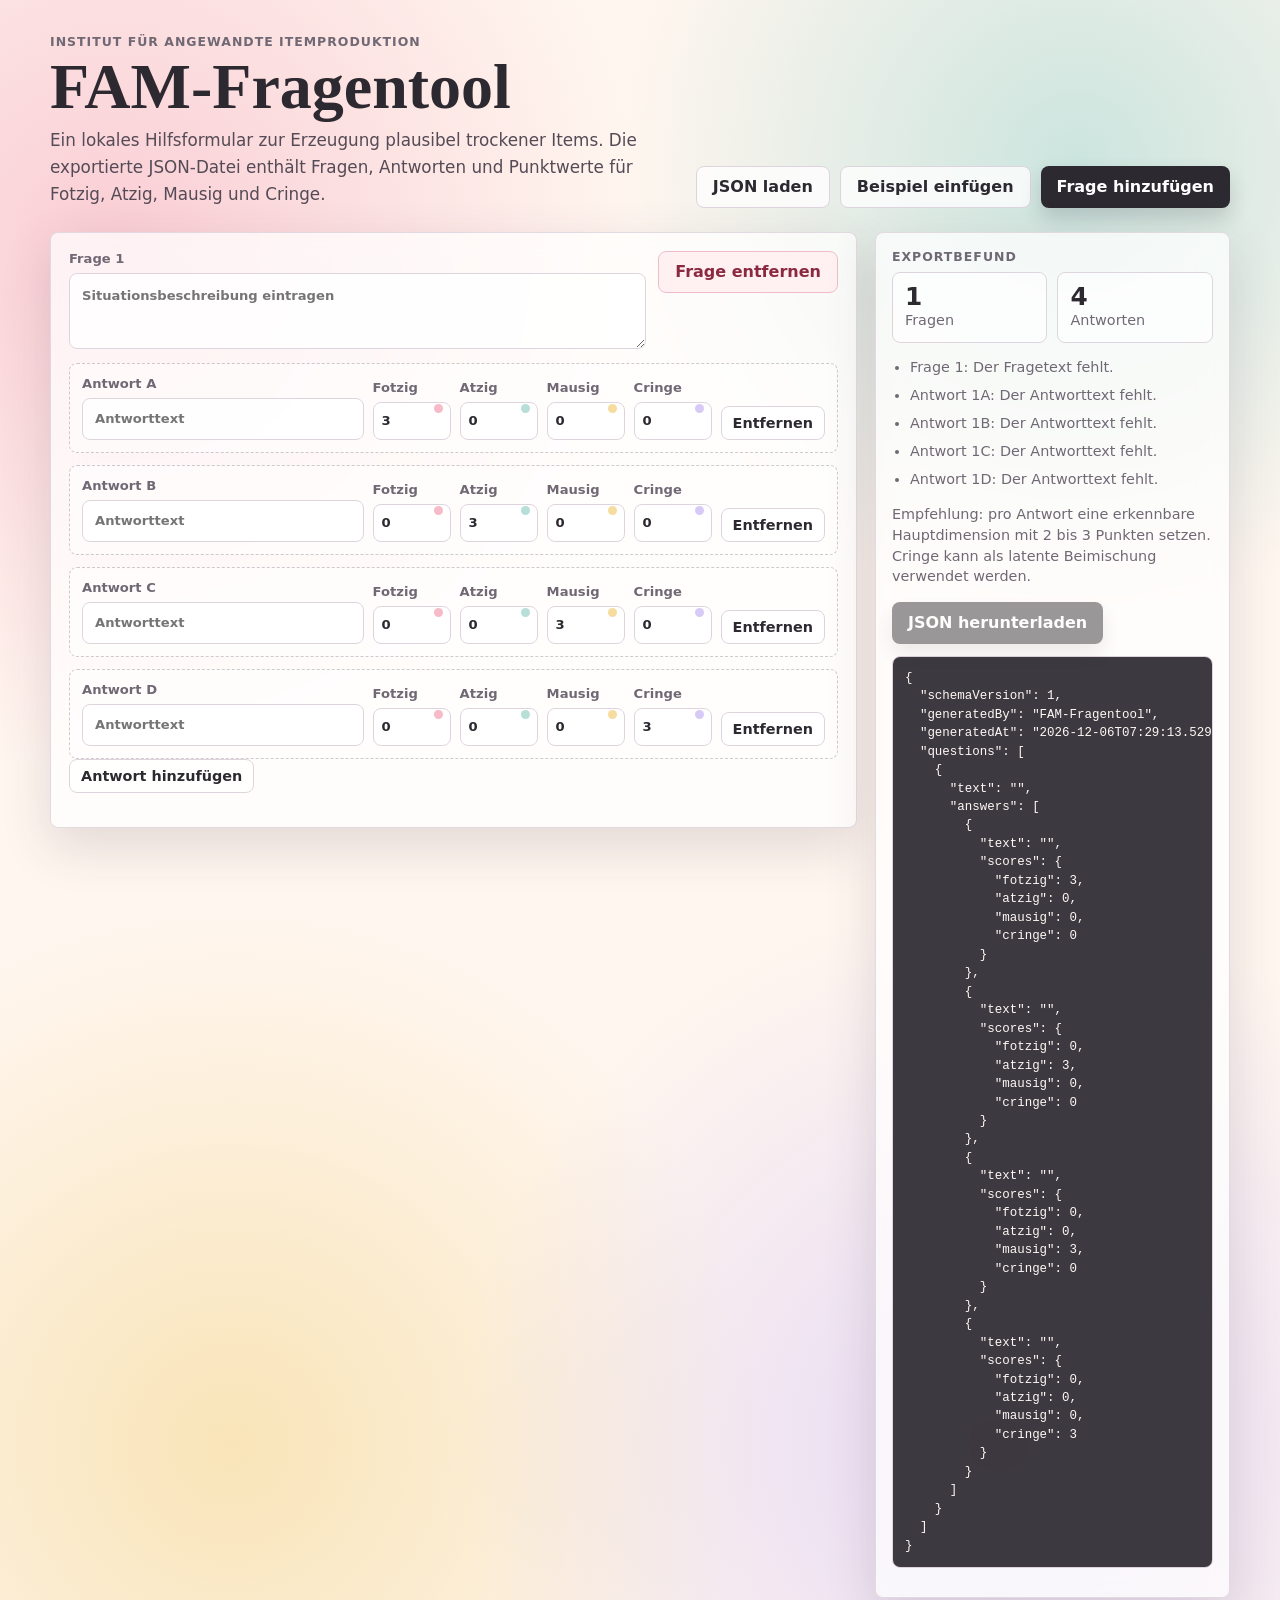
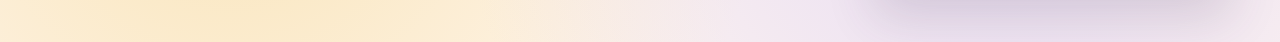
==== fragen-tool.html @ 6981dc99 "Add standalone question authoring tool" ====
<!doctype html>
<html lang="de">
  <head>
    <meta charset="utf-8">
    <meta name="viewport" content="width=device-width, initial-scale=1">
    <title>FAM-Fragentool</title>
    <style>
      :root {
        color-scheme: light;
        --ink: #2d2930;
        --muted: #706874;
        --line: #ded4dd;
        --paper: #fffaf7;
        --panel: rgba(255, 255, 255, 0.72);
        --fotzig: #f7bac8;
        --atzig: #b8ded8;
        --mausig: #f6dc9e;
        --cringe: #d7caf6;
        --shadow: 0 18px 50px rgba(76, 58, 83, 0.16);
      }

      * {
        box-sizing: border-box;
      }

      body {
        margin: 0;
        min-height: 100vh;
        color: var(--ink);
        font-family:
          Inter, ui-sans-serif, system-ui, -apple-system, BlinkMacSystemFont,
          "Segoe UI", sans-serif;
        background:
          radial-gradient(circle at 9% 15%, rgba(247, 186, 200, 0.68), transparent 29%),
          radial-gradient(circle at 84% 10%, rgba(184, 222, 216, 0.72), transparent 25%),
          radial-gradient(circle at 78% 88%, rgba(215, 202, 246, 0.64), transparent 31%),
          radial-gradient(circle at 18% 88%, rgba(246, 220, 158, 0.68), transparent 30%),
          #fff6ef;
      }

      button,
      input,
      textarea {
        font: inherit;
      }

      button {
        border: 0;
        border-radius: 8px;
        cursor: pointer;
      }

      button:disabled {
        cursor: not-allowed;
        opacity: 0.48;
      }

      .page {
        width: min(1180px, calc(100% - 32px));
        margin: 0 auto;
        padding: 34px 0 44px;
      }

      .hero {
        display: grid;
        gap: 18px;
        grid-template-columns: minmax(0, 1fr) auto;
        align-items: end;
        margin-bottom: 24px;
      }

      .eyebrow {
        margin: 0 0 8px;
        color: var(--muted);
        font-size: 0.78rem;
        font-weight: 800;
        letter-spacing: 0.08em;
        text-transform: uppercase;
      }

      h1,
      h2,
      h3,
      p {
        margin-top: 0;
      }

      h1 {
        margin-bottom: 10px;
        font-family: Georgia, "Times New Roman", serif;
        font-size: clamp(2.2rem, 5vw, 4.8rem);
        line-height: 0.94;
      }

      .lead {
        max-width: 760px;
        margin-bottom: 0;
        color: #544b56;
        font-size: 1.05rem;
        line-height: 1.6;
      }

      .toolbar {
        display: flex;
        flex-wrap: wrap;
        gap: 10px;
        justify-content: flex-end;
      }

      .primary,
      .secondary,
      .danger,
      .small-button {
        min-height: 42px;
        padding: 0 16px;
        font-weight: 800;
      }

      .primary {
        background: var(--ink);
        color: white;
        box-shadow: 0 10px 20px rgba(45, 41, 48, 0.18);
      }

      .secondary,
      .small-button {
        background: rgba(255, 255, 255, 0.78);
        color: var(--ink);
        border: 1px solid var(--line);
      }

      .danger {
        background: #fff0f2;
        color: #8b2940;
        border: 1px solid #efbdc8;
      }

      .small-button {
        min-height: 34px;
        padding: 0 11px;
        font-size: 0.9rem;
      }

      .layout {
        display: grid;
        grid-template-columns: minmax(0, 1fr) minmax(330px, 0.44fr);
        gap: 18px;
        align-items: start;
      }

      .panel,
      .question-card {
        border: 1px solid rgba(222, 212, 221, 0.86);
        border-radius: 8px;
        background: var(--panel);
        box-shadow: var(--shadow);
        backdrop-filter: blur(14px);
      }

      .question-card {
        padding: 18px;
        margin-bottom: 16px;
      }

      .question-head {
        display: grid;
        grid-template-columns: minmax(0, 1fr) auto;
        gap: 12px;
        align-items: start;
        margin-bottom: 14px;
      }

      .question-title {
        display: grid;
        gap: 7px;
      }

      label {
        display: grid;
        gap: 7px;
        color: var(--muted);
        font-size: 0.82rem;
        font-weight: 800;
      }

      textarea,
      input[type="text"],
      input[type="number"] {
        width: 100%;
        border: 1px solid var(--line);
        border-radius: 8px;
        background: rgba(255, 255, 255, 0.82);
        color: var(--ink);
        outline: 0;
      }

      textarea:focus,
      input:focus {
        border-color: #9d7899;
        box-shadow: 0 0 0 3px rgba(215, 202, 246, 0.72);
      }

      textarea {
        min-height: 76px;
        padding: 12px;
        resize: vertical;
        line-height: 1.45;
      }

      input[type="text"] {
        min-height: 42px;
        padding: 0 12px;
      }

      input[type="number"] {
        min-height: 38px;
        padding: 0 8px;
      }

      .answers {
        display: grid;
        gap: 12px;
      }

      .answer-row {
        display: grid;
        grid-template-columns: minmax(210px, 1fr) repeat(4, minmax(62px, 78px)) auto;
        gap: 9px;
        align-items: end;
        padding: 12px;
        border: 1px dashed rgba(112, 104, 116, 0.34);
        border-radius: 8px;
        background: rgba(255, 255, 255, 0.46);
      }

      .score-label {
        position: relative;
      }

      .score-label::before {
        content: "";
        position: absolute;
        inset: 24px 8px auto auto;
        width: 9px;
        height: 9px;
        border-radius: 999px;
      }

      .score-label-fotzig::before {
        background: var(--fotzig);
      }

      .score-label-atzig::before {
        background: var(--atzig);
      }

      .score-label-mausig::before {
        background: var(--mausig);
      }

      .score-label-cringe::before {
        background: var(--cringe);
      }

      .panel {
        position: sticky;
        top: 16px;
        padding: 16px;
      }

      .stats {
        display: grid;
        grid-template-columns: repeat(2, minmax(0, 1fr));
        gap: 10px;
        margin-bottom: 14px;
      }

      .stat {
        padding: 12px;
        border-radius: 8px;
        background: rgba(255, 255, 255, 0.64);
        border: 1px solid var(--line);
      }

      .stat strong {
        display: block;
        font-size: 1.55rem;
        line-height: 1;
      }

      .stat span,
      .hint,
      .error-list {
        color: var(--muted);
        font-size: 0.9rem;
        line-height: 1.45;
      }

      .error-list {
        display: grid;
        gap: 7px;
        margin: 0 0 14px;
        padding-left: 18px;
      }

      .preview {
        width: 100%;
        min-height: 360px;
        margin-top: 12px;
        padding: 12px;
        overflow: auto;
        border: 1px solid var(--line);
        border-radius: 8px;
        background: rgba(45, 41, 48, 0.92);
        color: #fff9f5;
        font-family: "Cascadia Code", "SFMono-Regular", Consolas, monospace;
        font-size: 0.78rem;
        line-height: 1.48;
        white-space: pre;
      }

      .empty {
        padding: 26px;
        border: 1px dashed var(--line);
        border-radius: 8px;
        background: rgba(255, 255, 255, 0.46);
        color: var(--muted);
        text-align: center;
      }

      .file-input {
        position: absolute;
        width: 1px;
        height: 1px;
        overflow: hidden;
        clip: rect(0, 0, 0, 0);
      }

      @media (max-width: 900px) {
        .hero,
        .layout {
          grid-template-columns: 1fr;
        }

        .toolbar {
          justify-content: flex-start;
        }

        .panel {
          position: static;
        }

        .answer-row {
          grid-template-columns: repeat(4, minmax(0, 1fr));
        }

        .answer-text,
        .answer-actions {
          grid-column: 1 / -1;
        }
      }

      @media (max-width: 560px) {
        .page {
          width: min(100% - 20px, 1180px);
          padding-top: 22px;
        }

        .question-head {
          grid-template-columns: 1fr;
        }

        .toolbar {
          display: grid;
          grid-template-columns: 1fr;
        }

        .answer-row {
          grid-template-columns: repeat(2, minmax(0, 1fr));
        }
      }
    </style>
  </head>
  <body>
    <main class="page">
      <header class="hero">
        <div>
          <p class="eyebrow">Institut für angewandte Itemproduktion</p>
          <h1>FAM-Fragentool</h1>
          <p class="lead">
            Ein lokales Hilfsformular zur Erzeugung plausibel trockener Items.
            Die exportierte JSON-Datei enthält Fragen, Antworten und Punktwerte für
            Fotzig, Atzig, Mausig und Cringe.
          </p>
        </div>
        <div class="toolbar">
          <button class="secondary" type="button" data-action="import">JSON laden</button>
          <button class="secondary" type="button" data-action="sample">Beispiel einfügen</button>
          <button class="primary" type="button" data-action="add-question">Frage hinzufügen</button>
          <input class="file-input" type="file" accept="application/json,.json" data-file-input>
        </div>
      </header>

      <section class="layout">
        <div>
          <div id="questions"></div>
        </div>

        <aside class="panel" aria-label="Export">
          <p class="eyebrow">Exportbefund</p>
          <div class="stats">
            <div class="stat">
              <strong data-stat="questions">0</strong>
              <span>Fragen</span>
            </div>
            <div class="stat">
              <strong data-stat="answers">0</strong>
              <span>Antworten</span>
            </div>
          </div>
          <ul class="error-list" data-errors></ul>
          <p class="hint">
            Empfehlung: pro Antwort eine erkennbare Hauptdimension mit 2 bis 3 Punkten
            setzen. Cringe kann als latente Beimischung verwendet werden.
          </p>
          <button class="primary" type="button" data-action="download">JSON herunterladen</button>
          <pre class="preview" data-preview aria-label="JSON-Vorschau"></pre>
        </aside>
      </section>
    </main>

    <script>
      const dimensions = ["fotzig", "atzig", "mausig", "cringe"];
      const labels = {
        fotzig: "Fotzig",
        atzig: "Atzig",
        mausig: "Mausig",
        cringe: "Cringe",
      };

      const state = {
        questions: [createQuestion()],
      };

      const questionsRoot = document.querySelector("#questions");
      const fileInput = document.querySelector("[data-file-input]");

      document.querySelector("[data-action='add-question']").addEventListener("click", () => {
        state.questions.push(createQuestion());
        render();
      });

      document.querySelector("[data-action='sample']").addEventListener("click", () => {
        state.questions.push({
          text: "Sie werden gefragt, ob Sie kurz helfen können.",
          answers: [
            answer("Ich helfe, aber stelle beiläufig die methodische Schwäche der Situation fest.", 2, 1, 0, 0),
            answer("Ich helfe sofort, wirke dabei aber leicht genervt von der Prozesslage.", 0, 3, 0, 0),
            answer("Ich frage, was genau gebraucht wird, und mache es möglichst angenehm.", 0, 0, 3, 0),
            answer("Ich sage: 'Helfen ist hier vermutlich ein soziales Übergangsritual.'", 0, 0, 0, 3),
          ],
        });
        render();
      });

      document.querySelector("[data-action='import']").addEventListener("click", () => {
        fileInput.click();
      });

      fileInput.addEventListener("change", async () => {
        const [file] = fileInput.files;
        if (!file) return;
        try {
          const content = await file.text();
          const parsed = JSON.parse(content);
          const imported = Array.isArray(parsed) ? parsed : parsed.questions;
          if (!Array.isArray(imported)) {
            throw new Error("Die Datei enthält kein Fragen-Array.");
          }
          state.questions = imported.map(normalizeQuestion);
          render();
        } catch (error) {
          alert(`Die JSON-Datei konnte nicht geladen werden: ${error.message}`);
        } finally {
          fileInput.value = "";
        }
      });

      document.querySelector("[data-action='download']").addEventListener("click", () => {
        const validation = validate();
        if (validation.errors.length > 0) {
          render();
          return;
        }

        const json = JSON.stringify(createExport(), null, 2);
        const blob = new Blob([json], { type: "application/json;charset=utf-8" });
        const link = document.createElement("a");
        link.href = URL.createObjectURL(blob);
        link.download = `fam-fragen-${new Date().toISOString().slice(0, 10)}.json`;
        link.click();
        URL.revokeObjectURL(link.href);
      });

      function createQuestion() {
        return {
          text: "",
          answers: [
            answer("", 3, 0, 0, 0),
            answer("", 0, 3, 0, 0),
            answer("", 0, 0, 3, 0),
            answer("", 0, 0, 0, 3),
          ],
        };
      }

      function answer(text, fotzig, atzig, mausig, cringe) {
        return { text, scores: { fotzig, atzig, mausig, cringe } };
      }

      function normalizeQuestion(question) {
        return {
          text: String(question.text ?? ""),
          answers: Array.isArray(question.answers)
            ? question.answers.map((item) =>
                answer(
                  String(item.text ?? ""),
                  numberScore(item.scores?.fotzig),
                  numberScore(item.scores?.atzig),
                  numberScore(item.scores?.mausig),
                  numberScore(item.scores?.cringe),
                ),
              )
            : [],
        };
      }

      function numberScore(value) {
        const number = Number(value);
        return Number.isFinite(number) ? Math.max(0, Math.min(9, Math.round(number))) : 0;
      }

      function render() {
        questionsRoot.innerHTML = state.questions.length
          ? state.questions.map(questionTemplate).join("")
          : `<div class="empty">Noch keine Fragen angelegt.</div>`;

        questionsRoot.querySelectorAll("[data-question]").forEach((card) => {
          const questionIndex = Number(card.dataset.question);

          card.querySelector("[data-field='question-text']").addEventListener("input", (event) => {
            state.questions[questionIndex].text = event.target.value;
            updateExportPanel();
          });

          card.querySelector("[data-action='remove-question']").addEventListener("click", () => {
            state.questions.splice(questionIndex, 1);
            render();
          });

          card.querySelector("[data-action='add-answer']").addEventListener("click", () => {
            state.questions[questionIndex].answers.push(answer("", 0, 0, 0, 0));
            render();
          });

          card.querySelectorAll("[data-answer]").forEach((row) => {
            const answerIndex = Number(row.dataset.answer);

            row.querySelector("[data-field='answer-text']").addEventListener("input", (event) => {
              state.questions[questionIndex].answers[answerIndex].text = event.target.value;
              updateExportPanel();
            });

            row.querySelectorAll("[data-score]").forEach((input) => {
              input.addEventListener("input", (event) => {
                const dimension = event.target.dataset.score;
                state.questions[questionIndex].answers[answerIndex].scores[dimension] =
                  numberScore(event.target.value);
                updateExportPanel();
              });
            });

            row.querySelector("[data-action='remove-answer']").addEventListener("click", () => {
              state.questions[questionIndex].answers.splice(answerIndex, 1);
              render();
            });
          });
        });

        updateExportPanel();
      }

      function questionTemplate(question, questionIndex) {
        return `
          <article class="question-card" data-question="${questionIndex}">
            <div class="question-head">
              <label class="question-title">
                Frage ${questionIndex + 1}
                <textarea data-field="question-text" placeholder="Situationsbeschreibung eintragen">${escapeHtml(question.text)}</textarea>
              </label>
              <button class="danger" type="button" data-action="remove-question">Frage entfernen</button>
            </div>
            <div class="answers">
              ${question.answers.map((item, answerIndex) => answerTemplate(item, answerIndex)).join("")}
            </div>
            <p>
              <button class="small-button" type="button" data-action="add-answer">Antwort hinzufügen</button>
            </p>
          </article>
        `;
      }

      function answerTemplate(item, answerIndex) {
        return `
          <div class="answer-row" data-answer="${answerIndex}">
            <label class="answer-text">
              Antwort ${String.fromCharCode(65 + answerIndex)}
              <input type="text" data-field="answer-text" value="${escapeAttribute(item.text)}" placeholder="Antworttext">
            </label>
            ${dimensions
              .map(
                (dimension) => `
                  <label class="score-label score-label-${dimension}">
                    ${labels[dimension]}
                    <input type="number" min="0" max="9" step="1" data-score="${dimension}" value="${item.scores[dimension]}">
                  </label>
                `,
              )
              .join("")}
            <div class="answer-actions">
              <button class="small-button" type="button" data-action="remove-answer">Entfernen</button>
            </div>
          </div>
        `;
      }

      function createExport() {
        return {
          schemaVersion: 1,
          generatedBy: "FAM-Fragentool",
          generatedAt: new Date().toISOString(),
          questions: state.questions.map((question) => ({
            text: question.text.trim(),
            answers: question.answers.map((item) => ({
              text: item.text.trim(),
              scores: Object.fromEntries(
                dimensions.map((dimension) => [dimension, numberScore(item.scores[dimension])]),
              ),
            })),
          })),
        };
      }

      function validate() {
        const errors = [];

        if (state.questions.length === 0) {
          errors.push("Mindestens eine Frage ist erforderlich.");
        }

        state.questions.forEach((question, questionIndex) => {
          if (!question.text.trim()) {
            errors.push(`Frage ${questionIndex + 1}: Der Fragetext fehlt.`);
          }

          if (question.answers.length < 2) {
            errors.push(`Frage ${questionIndex + 1}: Mindestens zwei Antworten sind erforderlich.`);
          }

          question.answers.forEach((item, answerIndex) => {
            const label = `${questionIndex + 1}${String.fromCharCode(65 + answerIndex)}`;
            if (!item.text.trim()) {
              errors.push(`Antwort ${label}: Der Antworttext fehlt.`);
            }
            const total = dimensions.reduce((sum, dimension) => sum + numberScore(item.scores[dimension]), 0);
            if (total === 0) {
              errors.push(`Antwort ${label}: Mindestens ein Punktwert muss größer als 0 sein.`);
            }
          });
        });

        return { errors };
      }

      function updateExportPanel() {
        const validation = validate();
        const exportObject = createExport();
        const answerCount = state.questions.reduce((sum, question) => sum + question.answers.length, 0);

        document.querySelector("[data-stat='questions']").textContent = state.questions.length;
        document.querySelector("[data-stat='answers']").textContent = answerCount;
        document.querySelector("[data-errors]").innerHTML = validation.errors
          .map((error) => `<li>${escapeHtml(error)}</li>`)
          .join("");
        document.querySelector("[data-preview]").textContent = JSON.stringify(exportObject, null, 2);
        document.querySelector("[data-action='download']").disabled = validation.errors.length > 0;
      }

      function escapeHtml(value) {
        return String(value)
          .replaceAll("&", "&amp;")
          .replaceAll("<", "&lt;")
          .replaceAll(">", "&gt;");
      }

      function escapeAttribute(value) {
        return escapeHtml(value).replaceAll('"', "&quot;");
      }

      render();
    </script>
  </body>
</html>
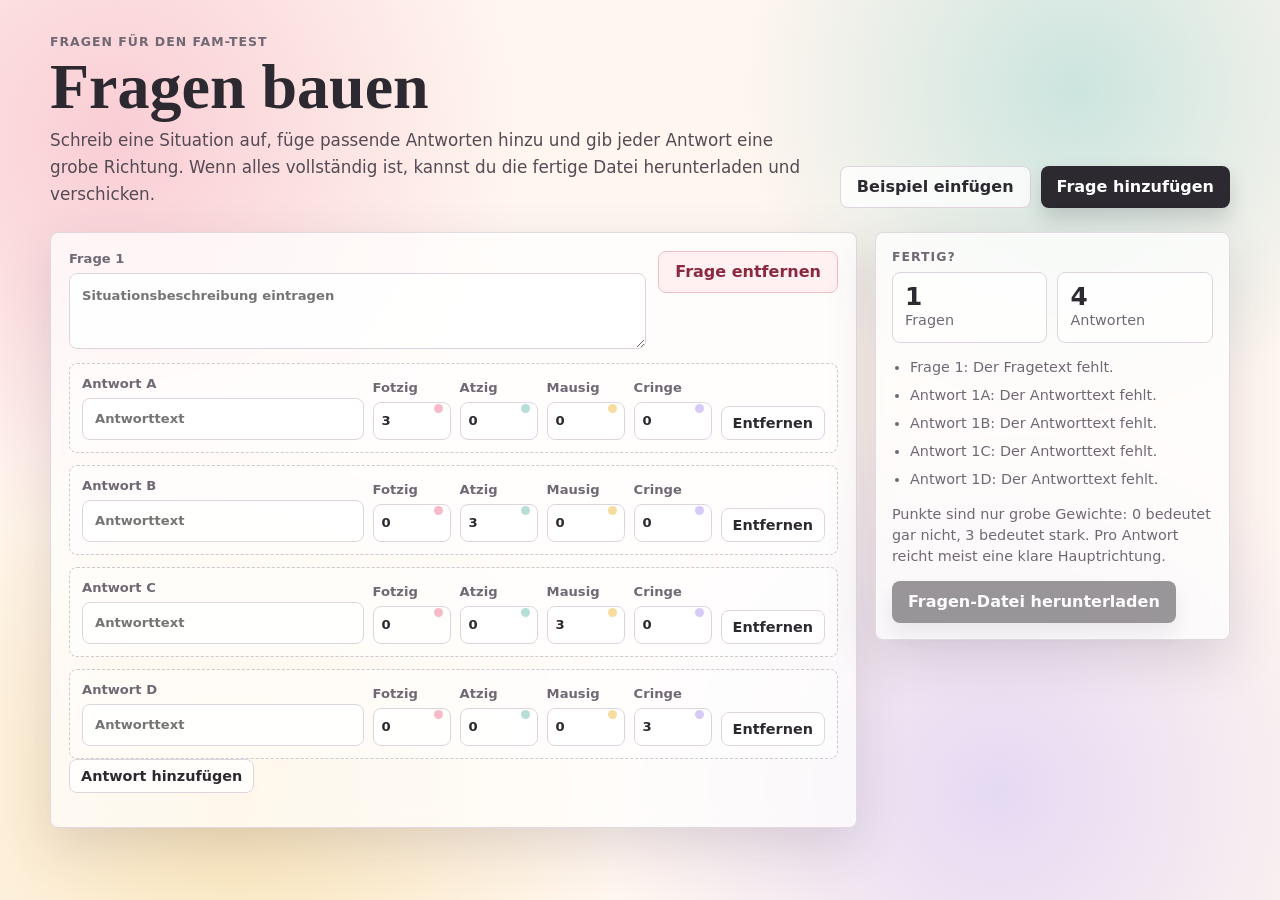
==== commit d79f78eb: "Simplify question tool for nontechnical users" ====
--- a/fragen-tool.html
+++ b/fragen-tool.html
@@ -303,22 +303,6 @@
         padding-left: 18px;
       }
 
-      .preview {
-        width: 100%;
-        min-height: 360px;
-        margin-top: 12px;
-        padding: 12px;
-        overflow: auto;
-        border: 1px solid var(--line);
-        border-radius: 8px;
-        background: rgba(45, 41, 48, 0.92);
-        color: #fff9f5;
-        font-family: "Cascadia Code", "SFMono-Regular", Consolas, monospace;
-        font-size: 0.78rem;
-        line-height: 1.48;
-        white-space: pre;
-      }
-
       .empty {
         padding: 26px;
         border: 1px dashed var(--line);
@@ -328,14 +312,6 @@
         text-align: center;
       }
 
-      .file-input {
-        position: absolute;
-        width: 1px;
-        height: 1px;
-        overflow: hidden;
-        clip: rect(0, 0, 0, 0);
-      }
-
       @media (max-width: 900px) {
         .hero,
         .layout {
@@ -385,19 +361,17 @@
     <main class="page">
       <header class="hero">
         <div>
-          <p class="eyebrow">Institut für angewandte Itemproduktion</p>
-          <h1>FAM-Fragentool</h1>
+          <p class="eyebrow">Fragen für den FAM-Test</p>
+          <h1>Fragen bauen</h1>
           <p class="lead">
-            Ein lokales Hilfsformular zur Erzeugung plausibel trockener Items.
-            Die exportierte JSON-Datei enthält Fragen, Antworten und Punktwerte für
-            Fotzig, Atzig, Mausig und Cringe.
+            Schreib eine Situation auf, füge passende Antworten hinzu und gib jeder
+            Antwort eine grobe Richtung. Wenn alles vollständig ist, kannst du die
+            fertige Datei herunterladen und verschicken.
           </p>
         </div>
         <div class="toolbar">
-          <button class="secondary" type="button" data-action="import">JSON laden</button>
           <button class="secondary" type="button" data-action="sample">Beispiel einfügen</button>
           <button class="primary" type="button" data-action="add-question">Frage hinzufügen</button>
-          <input class="file-input" type="file" accept="application/json,.json" data-file-input>
         </div>
       </header>
 
@@ -406,8 +380,8 @@
           <div id="questions"></div>
         </div>
 
-        <aside class="panel" aria-label="Export">
-          <p class="eyebrow">Exportbefund</p>
+        <aside class="panel" aria-label="Speichern">
+          <p class="eyebrow">Fertig?</p>
           <div class="stats">
             <div class="stat">
               <strong data-stat="questions">0</strong>
@@ -420,11 +394,10 @@
           </div>
           <ul class="error-list" data-errors></ul>
           <p class="hint">
-            Empfehlung: pro Antwort eine erkennbare Hauptdimension mit 2 bis 3 Punkten
-            setzen. Cringe kann als latente Beimischung verwendet werden.
+            Punkte sind nur grobe Gewichte: 0 bedeutet gar nicht, 3 bedeutet stark.
+            Pro Antwort reicht meist eine klare Hauptrichtung.
           </p>
-          <button class="primary" type="button" data-action="download">JSON herunterladen</button>
-          <pre class="preview" data-preview aria-label="JSON-Vorschau"></pre>
+          <button class="primary" type="button" data-action="download">Fragen-Datei herunterladen</button>
         </aside>
       </section>
     </main>
@@ -443,8 +416,6 @@
       };
 
       const questionsRoot = document.querySelector("#questions");
-      const fileInput = document.querySelector("[data-file-input]");
-
       document.querySelector("[data-action='add-question']").addEventListener("click", () => {
         state.questions.push(createQuestion());
         render();
@@ -463,29 +434,6 @@
         render();
       });
 
-      document.querySelector("[data-action='import']").addEventListener("click", () => {
-        fileInput.click();
-      });
-
-      fileInput.addEventListener("change", async () => {
-        const [file] = fileInput.files;
-        if (!file) return;
-        try {
-          const content = await file.text();
-          const parsed = JSON.parse(content);
-          const imported = Array.isArray(parsed) ? parsed : parsed.questions;
-          if (!Array.isArray(imported)) {
-            throw new Error("Die Datei enthält kein Fragen-Array.");
-          }
-          state.questions = imported.map(normalizeQuestion);
-          render();
-        } catch (error) {
-          alert(`Die JSON-Datei konnte nicht geladen werden: ${error.message}`);
-        } finally {
-          fileInput.value = "";
-        }
-      });
-
       document.querySelector("[data-action='download']").addEventListener("click", () => {
         const validation = validate();
         if (validation.errors.length > 0) {
@@ -516,23 +464,6 @@
 
       function answer(text, fotzig, atzig, mausig, cringe) {
         return { text, scores: { fotzig, atzig, mausig, cringe } };
-      }
-
-      function normalizeQuestion(question) {
-        return {
-          text: String(question.text ?? ""),
-          answers: Array.isArray(question.answers)
-            ? question.answers.map((item) =>
-                answer(
-                  String(item.text ?? ""),
-                  numberScore(item.scores?.fotzig),
-                  numberScore(item.scores?.atzig),
-                  numberScore(item.scores?.mausig),
-                  numberScore(item.scores?.cringe),
-                ),
-              )
-            : [],
-        };
       }
 
       function numberScore(value) {
@@ -635,11 +566,7 @@
       }
 
       function createExport() {
-        return {
-          schemaVersion: 1,
-          generatedBy: "FAM-Fragentool",
-          generatedAt: new Date().toISOString(),
-          questions: state.questions.map((question) => ({
+        return state.questions.map((question) => ({
             text: question.text.trim(),
             answers: question.answers.map((item) => ({
               text: item.text.trim(),
@@ -647,8 +574,7 @@
                 dimensions.map((dimension) => [dimension, numberScore(item.scores[dimension])]),
               ),
             })),
-          })),
-        };
+          }));
       }
 
       function validate() {
@@ -684,7 +610,6 @@
 
       function updateExportPanel() {
         const validation = validate();
-        const exportObject = createExport();
         const answerCount = state.questions.reduce((sum, question) => sum + question.answers.length, 0);
 
         document.querySelector("[data-stat='questions']").textContent = state.questions.length;
@@ -692,7 +617,6 @@
         document.querySelector("[data-errors]").innerHTML = validation.errors
           .map((error) => `<li>${escapeHtml(error)}</li>`)
           .join("");
-        document.querySelector("[data-preview]").textContent = JSON.stringify(exportObject, null, 2);
         document.querySelector("[data-action='download']").disabled = validation.errors.length > 0;
       }
 
